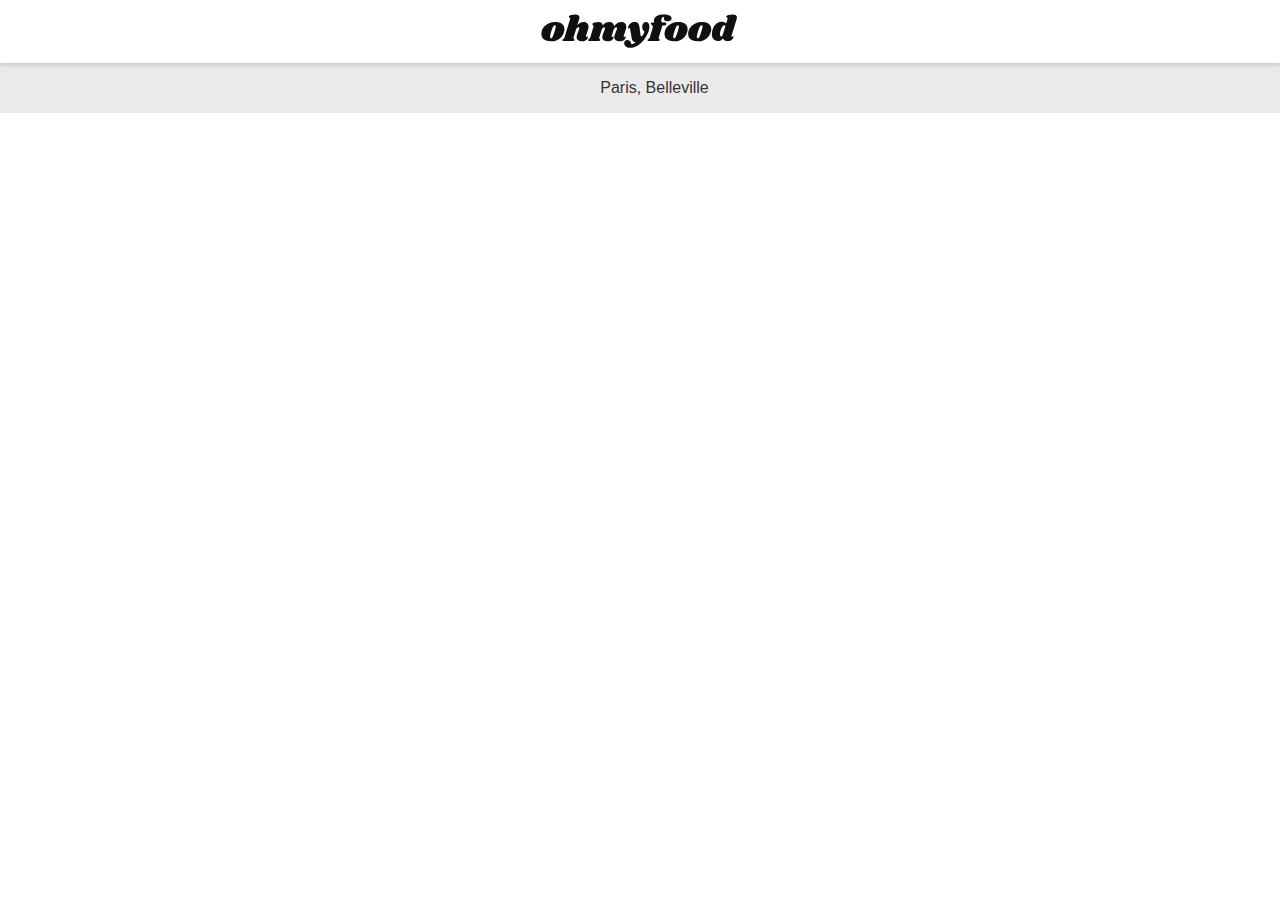
==== index.html @ bed95615 "Création du logo ainsi de la barre de recherche" ====
<!DOCTYPE html>
<html lang="fr">

    <head>
        <meta charset="UTF-8">
        <meta name="viewport" content="width=device_width, initial-scale=1.0">
        <title>OhMyFood</title>
        <link rel="stylesheet" href="https://cdnjs.cloudflare.com/ajax/libs/font-awesome/6.2.1/css/all.min.css"
        integrity="sha512-MV7K8+y+gLIBoVD59lQIYicR65iaqukzvf/nwasF0nqhPay5w/9lJmVM2hMDcnK1OnMGCdVK+iQrJ7lzPJQd1w=="
        crossorigin="anonymous" referrerpolicy="no-referrer" />
        <link rel="stylesheet" href="./assets/css/style.css">
        <link rel="stylesheet" href="./sass/style.scss">
    </head>

    <body>
        <header class="header">
            <div class="header-logo">
                <img src="assets/img/logo/ohmyfood@2x.svg" alt="OhMyFood">
            </div>
        </header>
        <main>
            <section class="localisation">
                <i class="fa-solid fa-location-dot" aria-hidden="true"></i>
                <span class="localisation-texte">Paris, Belleville</span>
            </section>
        </main>
    </body>
    
</html>
---- assets/css/style.css ----
body, html {
  margin: 0;
  font-family: "roboto", sans-serif;
}

.header {
  display: flex;
  justify-content: center;
  align-items: center;
  flex-shrink: 0;
  padding: 14px 89px 13px 89px;
  position: relative;
  box-shadow: 0px 2px 4px 0px rgba(0, 0, 0, 0.15);
}
.header .header-logo {
  margin: 0;
  text-align: center;
  height: 36px;
  padding: 0px 19px 0px 16px;
}

.localisation {
  display: flex;
  height: 50px;
  justify-content: center;
  align-items: center;
  gap: 17px;
  background: var(--grey-2, #EAEAEA);
}
.localisation .fa-location-dot {
  width: 12px;
  height: 16px;
  font-weight: 900;
  fill: var(--grey, #353535);
}
.localisation .localisation-texte {
  color: var(--grey, #353535);
  font-size: 16px;
  font-style: normal;
  font-weight: 500;
  line-height: normal;
}/*# sourceMappingURL=style.css.map */
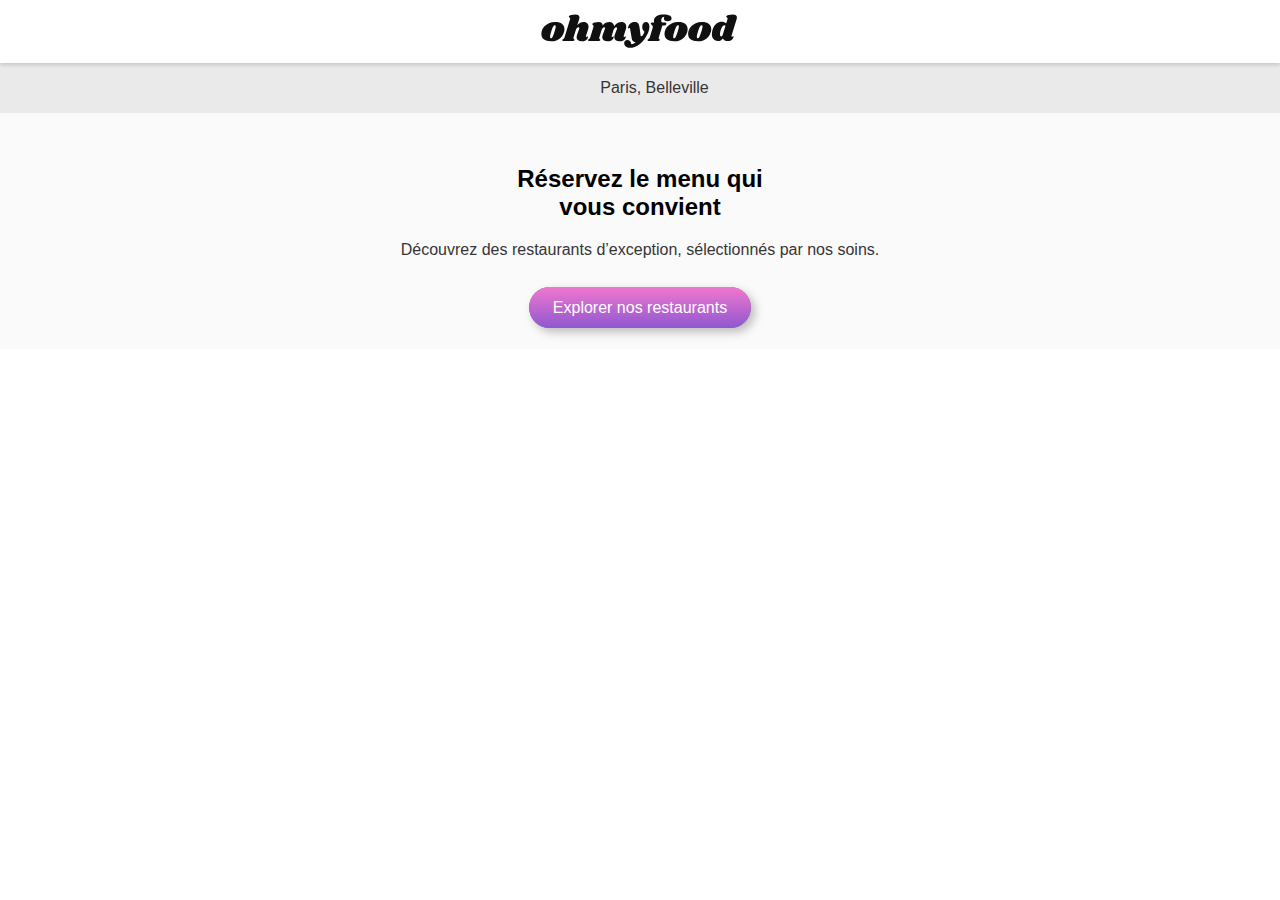
==== commit 19651007: "Création des titres et du bouton" ====
--- a/index.html
+++ b/index.html
@@ -23,6 +23,12 @@
                 <i class="fa-solid fa-location-dot" aria-hidden="true"></i>
                 <span class="localisation-texte">Paris, Belleville</span>
             </section>
+
+            <section class="decouvrire">
+                <h2 class="decouvrire-title">Réservez le menu qui<br>vous convient</h2>
+                <p class="decouvrire-subtitle">Découvrez des restaurants d’exception, sélectionnés par nos soins.</p>
+                <a class="decouvrire-btn">Explorer nos restaurants</a>
+            </section>
         </main>
     </body>
     
--- a/assets/css/style.css
+++ b/assets/css/style.css
@@ -39,4 +39,39 @@
   font-style: normal;
   font-weight: 500;
   line-height: normal;
+}
+
+.decouvrire {
+  padding: 32px;
+  text-align: center;
+  background-color: #fafafa;
+}
+.decouvrire .decouvrire-title {
+  color: #000;
+  font-size: 24px;
+  font-style: normal;
+  font-weight: 700;
+  line-height: normal;
+}
+.decouvrire .decouvrire-subtitle {
+  color: var(--grey, #353535);
+  font-style: normal;
+  font-weight: 300;
+  line-height: normal;
+  margin-bottom: 40px;
+}
+.decouvrire .decouvrire-btn {
+  padding: 12px 24px;
+  font-size: 16px;
+  border-radius: 25px;
+  color: #fff;
+  background-color: #686868;
+  background-image: linear-gradient(0deg, rgba(147, 86, 220, 0.9), rgba(255, 121, 218, 0.9));
+  cursor: pointer;
+  box-shadow: 0.25rem 0.25rem 10px rgba(0, 0, 0, 0.25);
+  transition-duration: 0.25s;
+}
+.decouvrire .decouvrire-btn:hover {
+  background-color: white;
+  box-shadow: 0.25rem 0.25rem 10px rgba(0, 0, 0, 0.5);
 }/*# sourceMappingURL=style.css.map */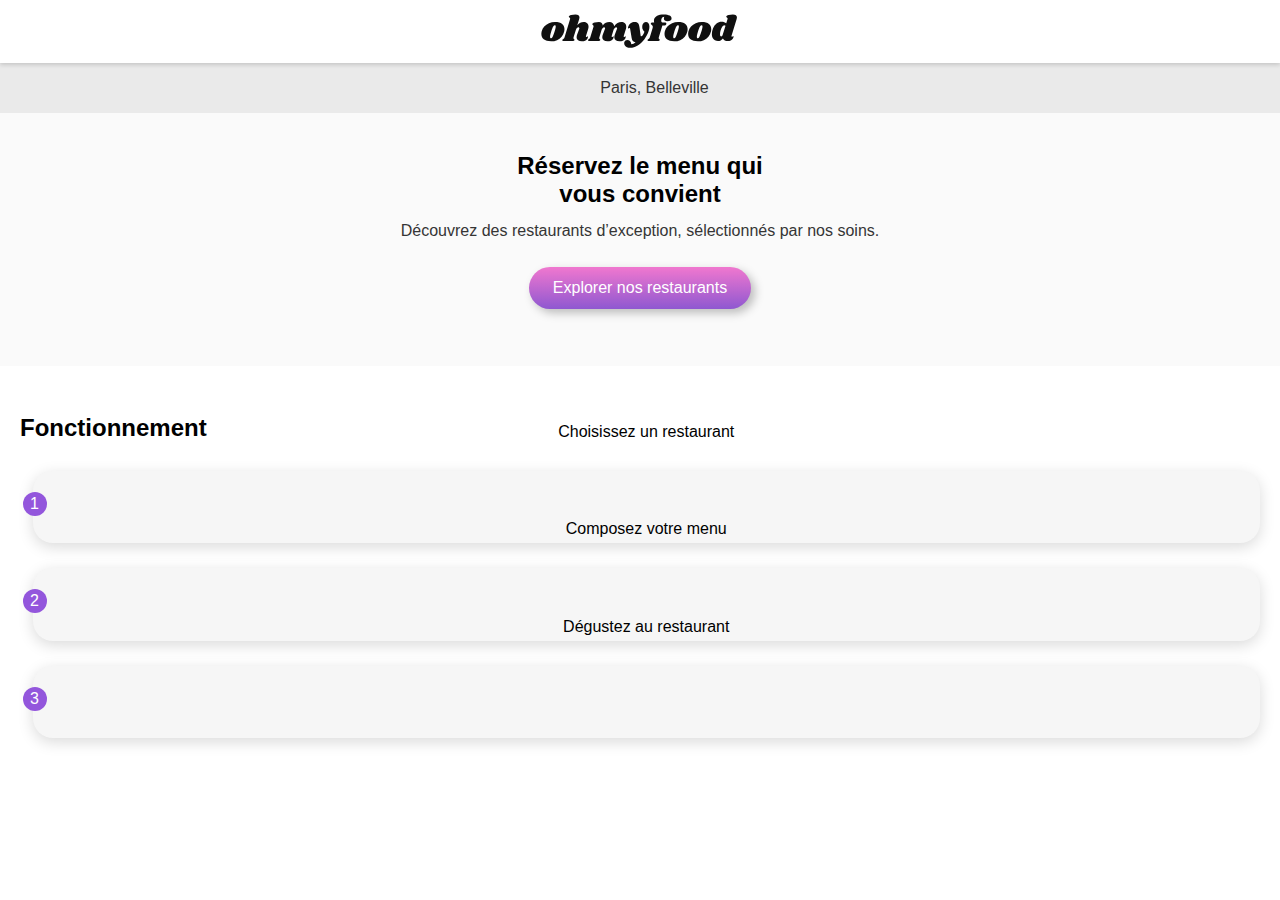
==== commit acfba0eb: "Création des étapes du fonctionnement" ====
--- a/index.html
+++ b/index.html
@@ -9,7 +9,6 @@
         integrity="sha512-MV7K8+y+gLIBoVD59lQIYicR65iaqukzvf/nwasF0nqhPay5w/9lJmVM2hMDcnK1OnMGCdVK+iQrJ7lzPJQd1w=="
         crossorigin="anonymous" referrerpolicy="no-referrer" />
         <link rel="stylesheet" href="./assets/css/style.css">
-        <link rel="stylesheet" href="./sass/style.scss">
     </head>
 
     <body>
@@ -18,17 +17,36 @@
                 <img src="assets/img/logo/ohmyfood@2x.svg" alt="OhMyFood">
             </div>
         </header>
+
         <main>
             <section class="localisation">
                 <i class="fa-solid fa-location-dot" aria-hidden="true"></i>
                 <span class="localisation-texte">Paris, Belleville</span>
             </section>
 
-            <section class="decouvrire">
-                <h2 class="decouvrire-title">Réservez le menu qui<br>vous convient</h2>
-                <p class="decouvrire-subtitle">Découvrez des restaurants d’exception, sélectionnés par nos soins.</p>
-                <a class="decouvrire-btn">Explorer nos restaurants</a>
+            <section class="decouvrir">
+                <h2 class="decouvrir-title">Réservez le menu qui<br>vous convient</h2>
+                <p class="decouvrir-subtitle">Découvrez des restaurants d’exception, sélectionnés par nos soins.</p>
+                <button class="decouvrir-btn">Explorer nos restaurants</button>
             </section>
+
+            <div class="tuto">
+                <h2 class="tuto-title">Fonctionnement</h2>
+                <ol class="tuto-etapes">
+                    <li class="tuto-etape">
+                        <i class="fa-mobile-screen-button fas tuto-icone" aria-hidden="true"></i>
+                        <span class="texte">Choisissez un restaurant</span>
+                    </li>
+                    <li class="tuto-etape">
+                        <i class="fa-list-ul fas tuto-icone" aria-hidden="true"></i>
+                        <span class="texte">Composez votre menu</span>
+                    </li>
+                    <li class="tuto-etape">
+                        <i class="fa-store fas tuto-icone" aria-hidden="true"></i>
+                        <span class="texte">Dégustez au restaurant</span>
+                    </li>
+                </ol>
+            </div>
         </main>
     </body>
     
--- a/assets/css/style.css
+++ b/assets/css/style.css
@@ -1,4 +1,4 @@
-body, html {
+body, html, * {
   margin: 0;
   font-family: "roboto", sans-serif;
 }
@@ -41,26 +41,25 @@
   line-height: normal;
 }
 
-.decouvrire {
-  padding: 32px;
+.decouvrir {
+  padding: 39px 32px 57px;
   text-align: center;
   background-color: #fafafa;
 }
-.decouvrire .decouvrire-title {
+.decouvrir .decouvrir-title {
   color: #000;
   font-size: 24px;
-  font-style: normal;
   font-weight: 700;
   line-height: normal;
+  margin-bottom: 14px;
 }
-.decouvrire .decouvrire-subtitle {
+.decouvrir .decouvrir-subtitle {
   color: var(--grey, #353535);
-  font-style: normal;
   font-weight: 300;
   line-height: normal;
-  margin-bottom: 40px;
+  margin-bottom: 27px;
 }
-.decouvrire .decouvrire-btn {
+.decouvrir .decouvrir-btn {
   padding: 12px 24px;
   font-size: 16px;
   border-radius: 25px;
@@ -70,8 +69,62 @@
   cursor: pointer;
   box-shadow: 0.25rem 0.25rem 10px rgba(0, 0, 0, 0.25);
   transition-duration: 0.25s;
+  border: none;
 }
-.decouvrire .decouvrire-btn:hover {
+.decouvrir .decouvrir-btn:hover {
   background-color: white;
   box-shadow: 0.25rem 0.25rem 10px rgba(0, 0, 0, 0.5);
+}
+
+.tuto {
+  margin: auto;
+}
+.tuto .tuto-title {
+  padding: 48px 80px 26px 20px;
+  height: 31px;
+  font-size: 24px;
+  font-weight: 700;
+  line-height: normal;
+}
+.tuto .tuto-etapes {
+  display: flex;
+  flex-direction: column;
+  padding: 0;
+  list-style-type: none;
+  counter-reset: compteListe;
+}
+.tuto .tuto-icone::before {
+  width: 13.019px;
+  height: 19.903px;
+  display: flex;
+  padding: 24.54px 276px 27.93px 33.47px;
+  color: #7E7E7E;
+}
+.tuto .texte {
+  display: flex;
+  justify-content: center;
+  margin-top: -48px;
+}
+.tuto .tuto-etape {
+  height: 72.379px;
+  border-radius: 20px;
+  box-shadow: 0px 4px 15px 0px rgba(0, 0, 0, 0.15);
+  background: var(--background, #F6F6F6);
+  margin: 0 20px 25px 32.51px;
+  position: relative;
+}
+.tuto .tuto-etape::before {
+  counter-increment: compteListe 1;
+  content: counter(compteListe) " ";
+  background: #9356dc;
+  width: 24px;
+  height: 24px;
+  border-radius: 100px;
+  display: flex;
+  justify-content: center;
+  align-items: center;
+  color: #fff;
+  left: -30px;
+  margin: 20.86px 21.98px 21.52px 20px;
+  position: absolute;
 }/*# sourceMappingURL=style.css.map */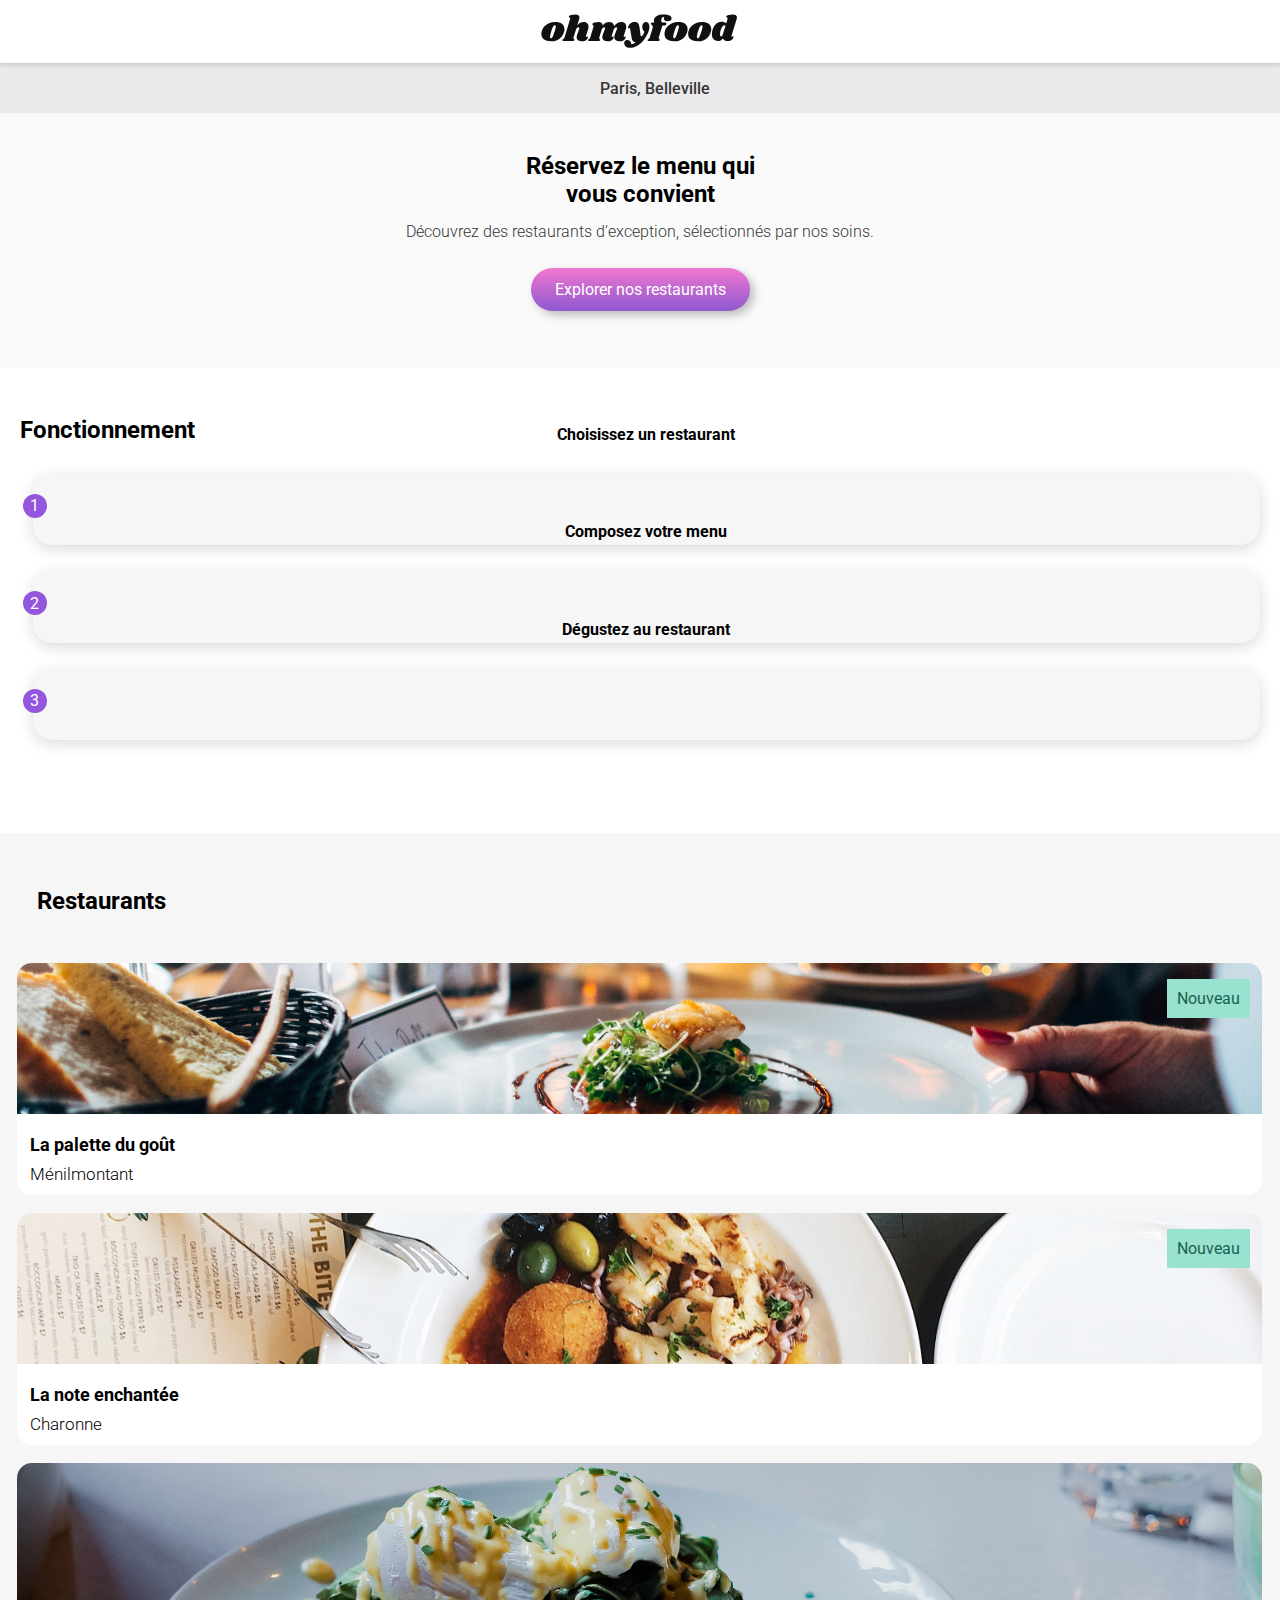
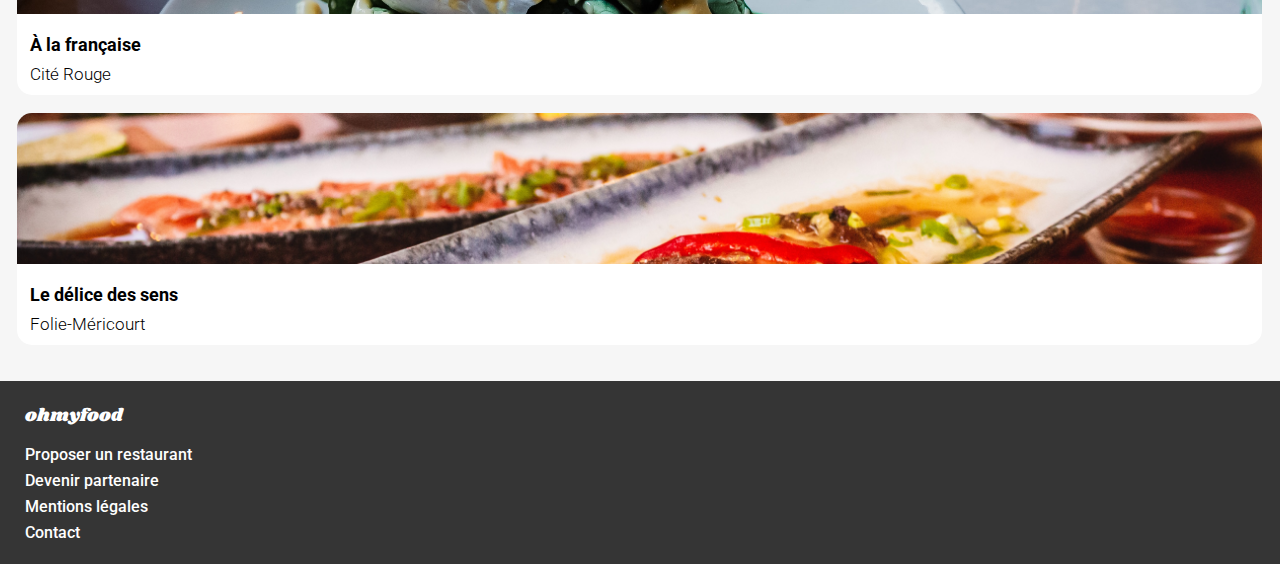
==== commit 2c90223a: "Création des cards, du footer et des coeurs" ====
--- a/index.html
+++ b/index.html
@@ -3,12 +3,15 @@
 
     <head>
         <meta charset="UTF-8">
-        <meta name="viewport" content="width=device_width, initial-scale=1.0">
+        <meta name="viewport" content="width=device-width, initial-scale=1.0">
         <title>OhMyFood</title>
         <link rel="stylesheet" href="https://cdnjs.cloudflare.com/ajax/libs/font-awesome/6.2.1/css/all.min.css"
         integrity="sha512-MV7K8+y+gLIBoVD59lQIYicR65iaqukzvf/nwasF0nqhPay5w/9lJmVM2hMDcnK1OnMGCdVK+iQrJ7lzPJQd1w=="
         crossorigin="anonymous" referrerpolicy="no-referrer" />
         <link rel="stylesheet" href="./assets/css/style.css">
+        <link rel="preconnect" href="https://fonts.googleapis.com">
+        <link rel="preconnect" href="https://fonts.gstatic.com" crossorigin>
+        <link href="https://fonts.googleapis.com/css2?family=Roboto:ital,wght@0,100;0,300;0,400;0,500;0,700;0,900;1,100;1,300;1,400;1,500;1,700;1,900&family=Shrikhand&display=swap" rel="stylesheet">
     </head>
 
     <body>
@@ -47,7 +50,102 @@
                     </li>
                 </ol>
             </div>
+
+            <section class="restaurants">
+                <h2 class="restaurant-title">Restaurants</h2>
+                <div class="cards">
+                    <a class="card" href="restaurants/la-palette-du-gout.html">
+                        <img src="assets/img/restaurants/jay-wennington-N_Y88TWmGwA-unsplash.jpg" alt class="card-img">
+                        <span class="card-nouveau">Nouveau</span>
+
+                        <div class="card-footer">
+                            <div class="card-content">
+                                <h3 class="card-title">La palette du goût</h3>
+                                <p class="card-subtitle">Ménilmontant</p>
+                                <i class="fa-regular fa-heart"></i>
+                                <i class="fa-solid fa-heart"></i>
+                            </div>
+                        </div>
+                        
+                    </a>
+                </div>
+
+                <div class="cards">
+                    <a class="card" href="restaurants/la-note-enchantee.html">
+                        <img src="assets/img/restaurants/stil-u2Lp8tXIcjw-unsplash.jpg" alt class="card-img">
+                        <span class="card-nouveau">Nouveau</span>
+
+                        <div class="card-footer">
+                            <div class="card-content">
+                                <h3 class="card-title">La note enchantée</h3>
+                                <p class="card-subtitle">Charonne</p>
+                                <i class="fa-regular fa-heart"></i>
+                            </div>
+                        </div>
+                    </a>
+                </div>
+
+                <div class="cards">
+                    <a class="card" href="restaurants/a-la-francaise.html">
+                        <img src="assets/img/restaurants/toa-heftiba-DQKerTsQwi0-unsplash.jpg" alt class="card-img">
+                        
+                        <div class="card-footer">
+                            <div class="card-content">
+                                <h3 class="card-title">À la française</h3>
+                                <p class="card-subtitle">Cité Rouge</p>
+                                <i class="fa-regular fa-heart"></i>
+                            </div>
+                        </div>
+
+                    </a>
+                </div>
+
+                <div class="cards">
+                    <a class="card" href="restaurants/le-delice-des-sens.html">
+                        <img src="assets/img/restaurants/louis-hansel-shotsoflouis-qNBGVyOCY8Q-unsplash.jpg" alt class="card-img">
+                        
+                            <div class="card-content">
+                                <h3 class="card-title">Le délice des sens</h3>
+                                <p class="card-subtitle">Folie-Méricourt</p>
+                                <i class="fa-regular fa-heart"></i>
+                            </div>
+                    </a>
+                </div>
+            </section>
         </main>
+
+        <footer class="footer">
+            <div class="container-footer">
+                <a class="footer-logo">ohmyfood</a>
+
+                    <ul class="footer-list">
+                        <li>
+                            <a>
+                                <i class="fa-solid fa-utensils"></i>
+                                Proposer un restaurant
+                            </a>
+                        </li>
+                        
+                        <li>
+                            <a>
+                                <i class="fa-solid fa-handshake-angle"></i>
+                                Devenir partenaire
+                            </a>
+                        </li>
+
+                        <li>
+                            <a>
+                                Mentions légales
+                            </a>
+                        </li>
+
+                        <li>
+                            <a href="mailto:contact@ohmyfood.com" class="lien">Contact</a>
+                        </li>
+                    </ul>
+                
+            </div>
+        </footer>
     </body>
     
 </html>--- a/assets/css/style.css
+++ b/assets/css/style.css
@@ -1,6 +1,6 @@
 body, html, * {
   margin: 0;
-  font-family: "roboto", sans-serif;
+  font-family: "Roboto", sans-serif;
 }
 
 .header {
@@ -78,6 +78,7 @@
 
 .tuto {
   margin: auto;
+  padding-bottom: 68px;
 }
 .tuto .tuto-title {
   padding: 48px 80px 26px 20px;
@@ -104,6 +105,7 @@
   display: flex;
   justify-content: center;
   margin-top: -48px;
+  font-weight: bold;
 }
 .tuto .tuto-etape {
   height: 72.379px;
@@ -127,4 +129,108 @@
   left: -30px;
   margin: 20.86px 21.98px 21.52px 20px;
   position: absolute;
+}
+
+.restaurants {
+  background-color: #F6F6F6;
+  display: flex;
+  flex-direction: column;
+  padding: 0 18px 18px 17px;
+}
+.restaurants .restaurant-title {
+  padding: 54px 80px 48px 20px;
+}
+.restaurants .cards {
+  margin-bottom: 18px;
+}
+.restaurants .card {
+  background-color: #fff;
+  border-radius: 15px;
+  position: relative;
+  text-decoration: none;
+  color: inherit;
+  display: block;
+}
+.restaurants .card-img {
+  height: 151px;
+  width: 100%;
+  border-radius: 15px 15px 0 0;
+  -o-object-fit: cover;
+     object-fit: cover;
+}
+.restaurants .card-nouveau {
+  background-color: #99e2d0;
+  color: #1b6150;
+  padding: 10px;
+  position: absolute;
+  top: 16px;
+  right: 12px;
+}
+.restaurants .card-content {
+  height: 77px;
+  position: relative;
+}
+.restaurants i {
+  font-size: 30px;
+  position: absolute;
+  right: 10px;
+  top: 0;
+  padding: 23px 25px 33px 13px;
+  width: 22px;
+  height: 21px;
+}
+.restaurants .fa-solid {
+  color: transparent;
+  background: linear-gradient(180deg, #9356DC 0%, #FF79DA 100%);
+  background-clip: text;
+  -webkit-background-clip: text;
+  opacity: 0;
+  transition: transform 300ms;
+  transform: scale(0);
+}
+.restaurants .fa-solid:hover::before {
+  opacity: 1;
+  background: linear-gradient(180deg, #9356DC 0%, #FF79DA 100%);
+}
+.restaurants .card-title {
+  height: 20px;
+  padding: 16px 60px 5px 13px;
+  font-size: 18px;
+  font-weight: 700;
+}
+.restaurants .card-subtitle {
+  height: 24px;
+  padding: 5px 80px 12px 13px;
+  font-size: 17px;
+  font-weight: 300;
+}
+
+.container-footer {
+  background: var(--grey, #353535);
+  display: flex;
+  padding: 22px 25px;
+  flex-direction: column;
+  align-items: flex-start;
+  gap: 16px;
+}
+.container-footer .footer-list {
+  text-decoration: none;
+  list-style: none;
+  padding: 0;
+  color: var(--white, #FFF);
+  font-size: 16px;
+  font-weight: 500;
+  display: flex;
+  flex-direction: column;
+  gap: 7px;
+}
+.container-footer .lien {
+  text-decoration-line: none;
+  color: #FFF;
+}
+.container-footer .footer-logo {
+  color: var(--white, #FFF);
+  font-family: Shrikhand;
+  font-size: 18px;
+  font-weight: 400;
 }/*# sourceMappingURL=style.css.map */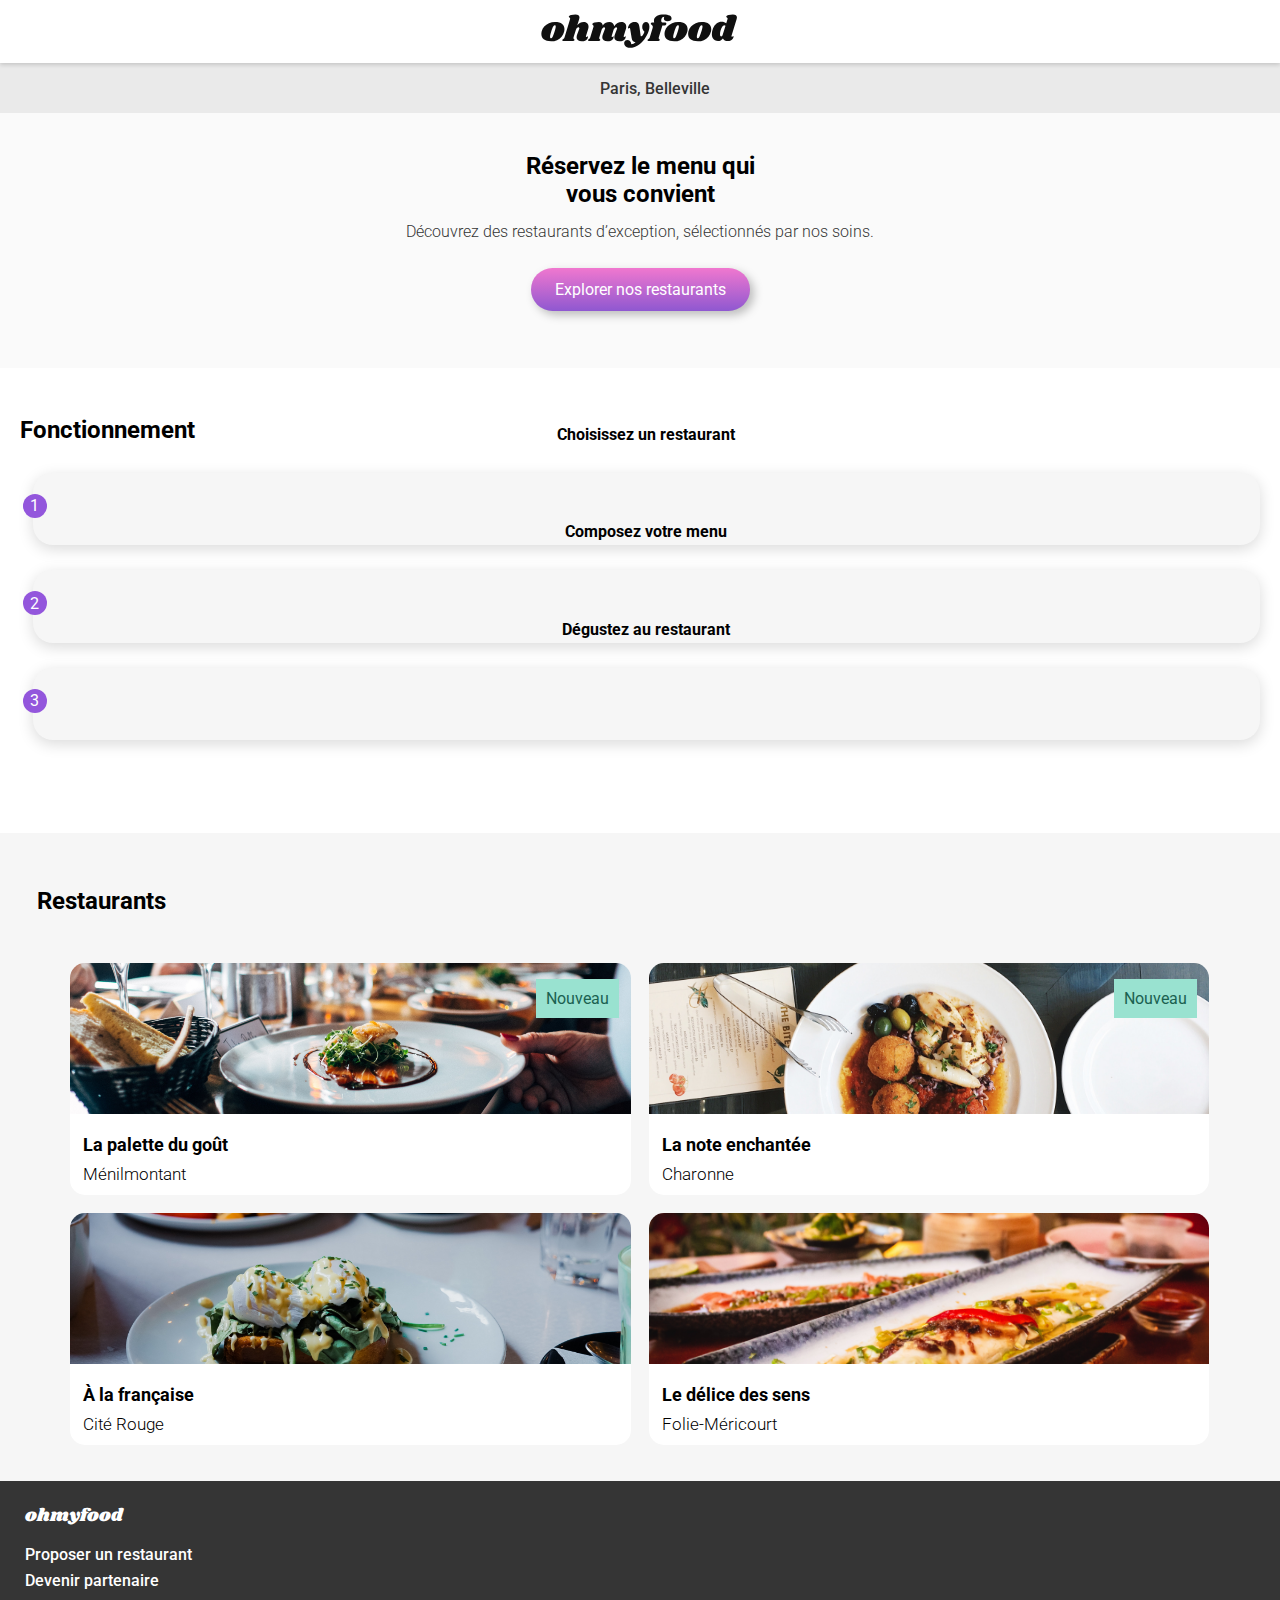
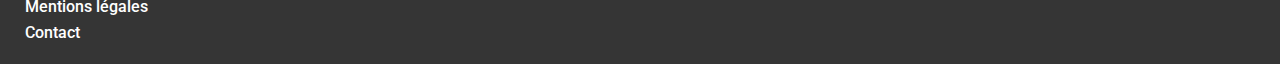
==== commit 8caa285f: "Création de la reponsive tablette et pc" ====
--- a/index.html
+++ b/index.html
@@ -28,7 +28,7 @@
             </section>
 
             <section class="decouvrir">
-                <h2 class="decouvrir-title">Réservez le menu qui<br>vous convient</h2>
+                <h2 class="decouvrir-title">Réservez le menu qui <br> vous convient</h2>
                 <p class="decouvrir-subtitle">Découvrez des restaurants d’exception, sélectionnés par nos soins.</p>
                 <button class="decouvrir-btn">Explorer nos restaurants</button>
             </section>
@@ -62,15 +62,16 @@
                             <div class="card-content">
                                 <h3 class="card-title">La palette du goût</h3>
                                 <p class="card-subtitle">Ménilmontant</p>
-                                <i class="fa-regular fa-heart"></i>
-                                <i class="fa-solid fa-heart"></i>
+                                <div class="btn-heart">
+                                    <i class="fa-regular fa-heart"></i>
+                                    <i class="fa-solid fa-heart"></i>
+                                </div>
+                                
                             </div>
                         </div>
                         
                     </a>
-                </div>
 
-                <div class="cards">
                     <a class="card" href="restaurants/la-note-enchantee.html">
                         <img src="assets/img/restaurants/stil-u2Lp8tXIcjw-unsplash.jpg" alt class="card-img">
                         <span class="card-nouveau">Nouveau</span>
@@ -79,7 +80,10 @@
                             <div class="card-content">
                                 <h3 class="card-title">La note enchantée</h3>
                                 <p class="card-subtitle">Charonne</p>
-                                <i class="fa-regular fa-heart"></i>
+                                <div class="btn-heart">
+                                    <i class="fa-regular fa-heart"></i>
+                                    <i class="fa-solid fa-heart"></i>
+                                </div>
                             </div>
                         </div>
                     </a>
@@ -93,21 +97,25 @@
                             <div class="card-content">
                                 <h3 class="card-title">À la française</h3>
                                 <p class="card-subtitle">Cité Rouge</p>
-                                <i class="fa-regular fa-heart"></i>
+                                <div class="btn-heart">
+                                    <i class="fa-regular fa-heart"></i>
+                                    <i class="fa-solid fa-heart"></i>
+                                </div>
                             </div>
                         </div>
 
                     </a>
-                </div>
-
-                <div class="cards">
+            
                     <a class="card" href="restaurants/le-delice-des-sens.html">
                         <img src="assets/img/restaurants/louis-hansel-shotsoflouis-qNBGVyOCY8Q-unsplash.jpg" alt class="card-img">
                         
                             <div class="card-content">
                                 <h3 class="card-title">Le délice des sens</h3>
                                 <p class="card-subtitle">Folie-Méricourt</p>
-                                <i class="fa-regular fa-heart"></i>
+                                <div class="btn-heart">
+                                    <i class="fa-regular fa-heart"></i>
+                                    <i class="fa-solid fa-heart"></i>
+                                </div>
                             </div>
                     </a>
                 </div>
--- a/assets/css/style.css
+++ b/assets/css/style.css
@@ -11,6 +11,8 @@
   padding: 14px 89px 13px 89px;
   position: relative;
   box-shadow: 0px 2px 4px 0px rgba(0, 0, 0, 0.15);
+  background-color: white;
+  z-index: 10;
 }
 .header .header-logo {
   margin: 0;
@@ -142,6 +144,9 @@
 }
 .restaurants .cards {
   margin-bottom: 18px;
+  display: flex;
+  flex-direction: column;
+  gap: 18px;
 }
 .restaurants .card {
   background-color: #fff;
@@ -184,13 +189,12 @@
   background: linear-gradient(180deg, #9356DC 0%, #FF79DA 100%);
   background-clip: text;
   -webkit-background-clip: text;
-  opacity: 0;
   transition: transform 300ms;
   transform: scale(0);
 }
-.restaurants .fa-solid:hover::before {
-  opacity: 1;
-  background: linear-gradient(180deg, #9356DC 0%, #FF79DA 100%);
+.restaurants .btn-heart:hover .fa-solid {
+  background-image: linear-gradient(180deg, #9356dc #ff79da 100%);
+  transform: scale(1);
 }
 .restaurants .card-title {
   height: 20px;
@@ -223,6 +227,7 @@
   display: flex;
   flex-direction: column;
   gap: 7px;
+  cursor: pointer;
 }
 .container-footer .lien {
   text-decoration-line: none;
@@ -233,4 +238,51 @@
   font-family: Shrikhand;
   font-size: 18px;
   font-weight: 400;
+}
+
+@media (min-width: 1440px) {
+  .decouvrir-title {
+    color: #000;
+    text-align: center;
+    font-family: Roboto;
+    font-size: 40px;
+  }
+  .decouvrir-title br {
+    display: none;
+  }
+  .tuto {
+    padding: 50px 180px;
+  }
+  .tuto .tuto-etapes {
+    flex-direction: row;
+  }
+  .restaurants {
+    display: flex;
+    padding: 0px 180px;
+    gap: 28px;
+  }
+  .restaurants .restaurant-title {
+    padding: 30px 80px 0px 20px;
+  }
+  .restaurants .cards {
+    display: flex;
+    flex-wrap: wrap;
+    flex-direction: row;
+    gap: 100px;
+    margin-bottom: 50px;
+  }
+  .card {
+    width: 45%;
+  }
+}
+@media (min-width: 768px) {
+  .restaurants .cards {
+    display: flex;
+    flex-direction: row;
+    flex-wrap: wrap;
+    justify-content: center;
+  }
+  .card {
+    width: 45%;
+  }
 }/*# sourceMappingURL=style.css.map */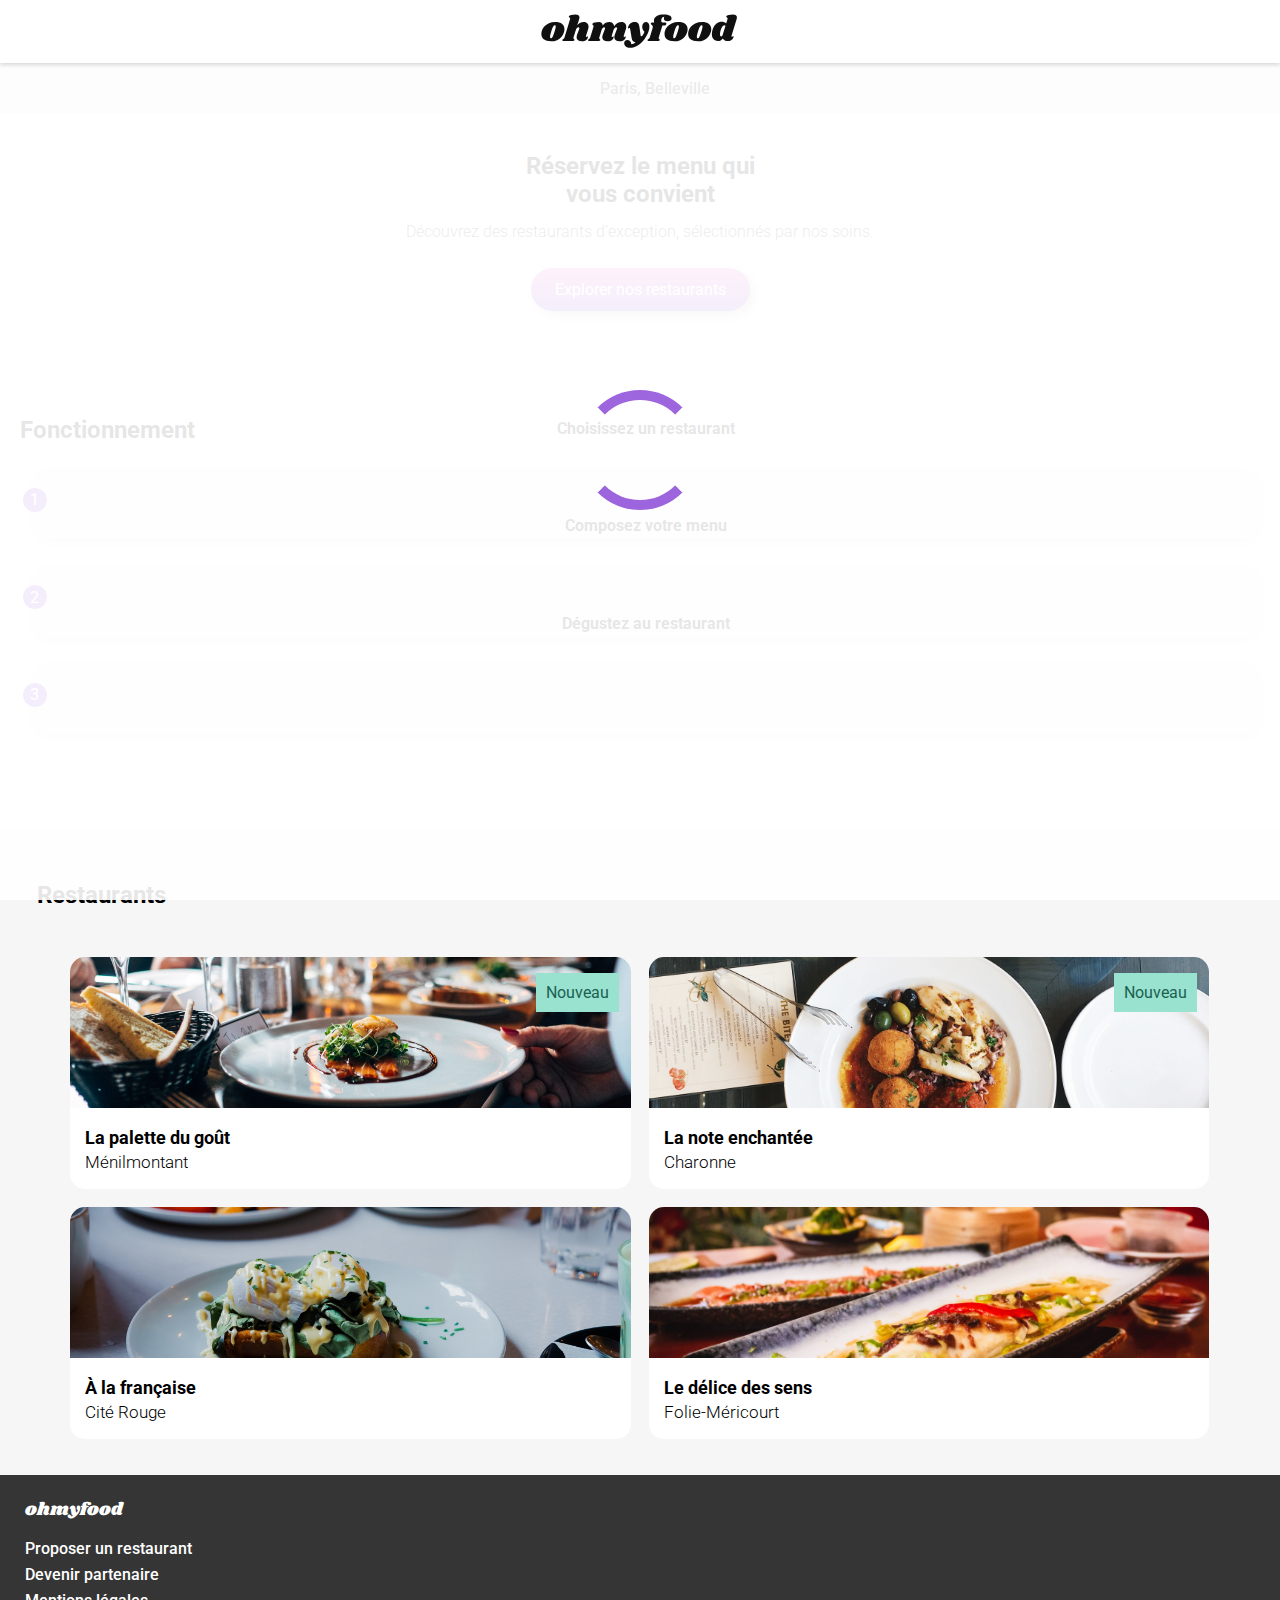
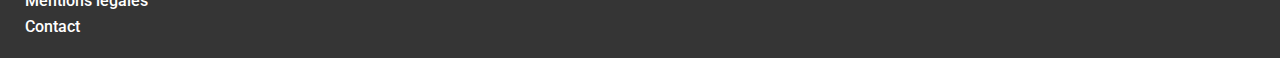
==== commit 8642d0f3: "Création du loader" ====
--- a/index.html
+++ b/index.html
@@ -15,6 +15,7 @@
     </head>
 
     <body>
+        <div class="loader"></div>
         <header class="header">
             <div class="header-logo">
                 <img src="assets/img/logo/ohmyfood@2x.svg" alt="OhMyFood">
--- a/assets/css/style.css
+++ b/assets/css/style.css
@@ -1,8 +1,44 @@
 body, html, * {
   margin: 0;
   font-family: "Roboto", sans-serif;
-}
-
+  box-sizing: border-box;
+  margin: 0;
+}
+
+.loader {
+  position: fixed;
+  display: grid;
+  place-items: center;
+  background-color: #ffffff;
+  height: 100vh;
+  inset: 0;
+  z-index: 1;
+  opacity: 0.9;
+  animation: loader 300ms 1s forwards;
+  transform-origin: top;
+}
+.loader::after {
+  content: "";
+  height: 100px;
+  width: 100px;
+  border-right: 10px solid white;
+  border-left: 10px solid white;
+  border-top: 10px solid #9356DC;
+  border-bottom: 10px solid #9356dc;
+  border-radius: 50%;
+  animation: spin 1s ease-in-out;
+}
+
+@keyframes loader {
+  to {
+    transform: scale(0);
+  }
+}
+@keyframes spin {
+  to {
+    transform: rotate(360deg);
+  }
+}
 .header {
   display: flex;
   justify-content: center;
@@ -81,6 +117,9 @@
 .tuto {
   margin: auto;
   padding-bottom: 68px;
+  display: flex;
+  flex-direction: column;
+  gap: 25px;
 }
 .tuto .tuto-title {
   padding: 48px 80px 26px 20px;
@@ -174,17 +213,27 @@
 .restaurants .card-content {
   height: 77px;
   position: relative;
-}
-.restaurants i {
+  padding: 15px;
+}
+.restaurants .card-title {
+  height: 20px;
+  font-size: 18px;
+  font-weight: 700;
+  margin-bottom: 5px;
+}
+.restaurants .card-subtitle {
+  height: 24px;
+  font-size: 17px;
+  font-weight: 300;
+}
+
+.btn-heart i {
   font-size: 30px;
   position: absolute;
-  right: 10px;
-  top: 0;
-  padding: 23px 25px 33px 13px;
-  width: 22px;
-  height: 21px;
-}
-.restaurants .fa-solid {
+  right: 20px;
+  top: 20px;
+}
+.btn-heart .fa-solid {
   color: transparent;
   background: linear-gradient(180deg, #9356DC 0%, #FF79DA 100%);
   background-clip: text;
@@ -192,21 +241,9 @@
   transition: transform 300ms;
   transform: scale(0);
 }
-.restaurants .btn-heart:hover .fa-solid {
+.btn-heart:hover .fa-solid {
   background-image: linear-gradient(180deg, #9356dc #ff79da 100%);
   transform: scale(1);
-}
-.restaurants .card-title {
-  height: 20px;
-  padding: 16px 60px 5px 13px;
-  font-size: 18px;
-  font-weight: 700;
-}
-.restaurants .card-subtitle {
-  height: 24px;
-  padding: 5px 80px 12px 13px;
-  font-size: 17px;
-  font-weight: 300;
 }
 
 .container-footer {
@@ -274,6 +311,16 @@
   .card {
     width: 45%;
   }
+  .container-footer {
+    display: flex;
+    flex-direction: row-reverse;
+    gap: 32px;
+    align-items: center;
+  }
+  .container-footer .footer-list {
+    flex-direction: row;
+    gap: 24px;
+  }
 }
 @media (min-width: 768px) {
   .restaurants .cards {
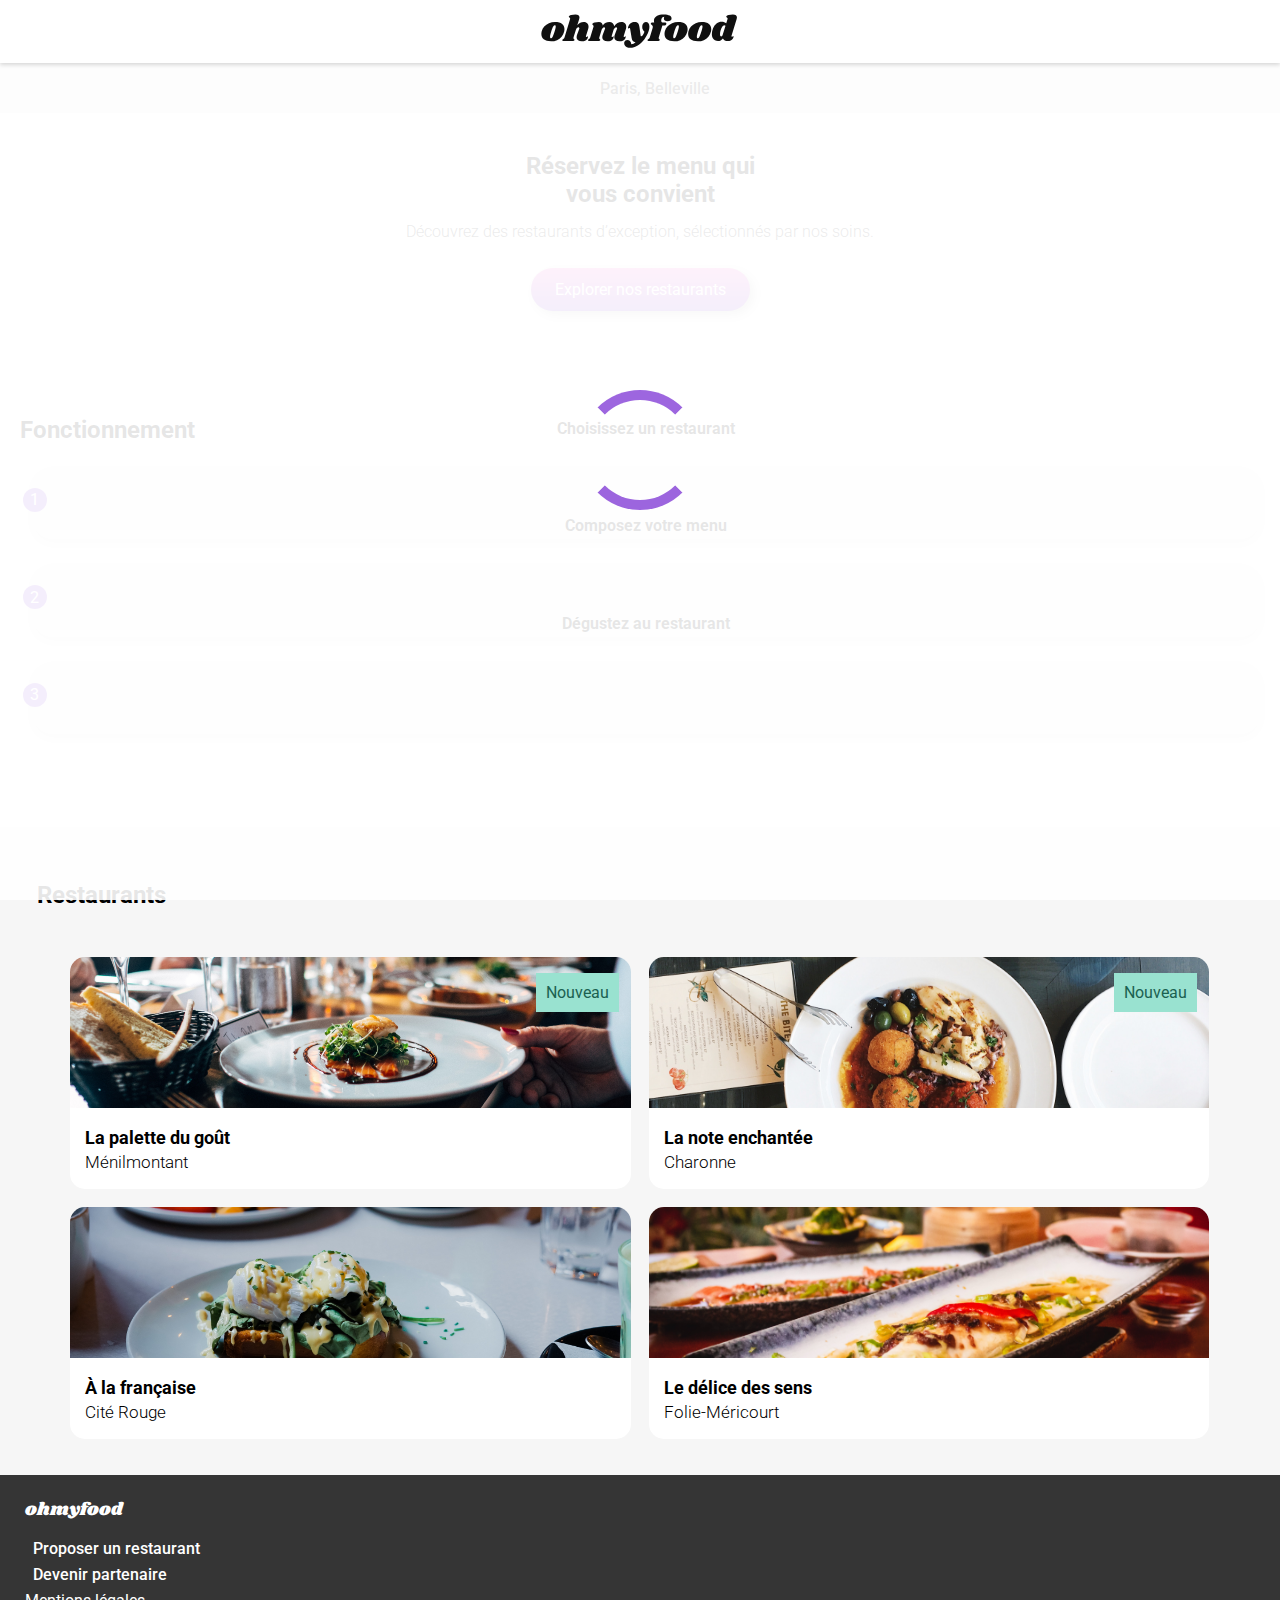
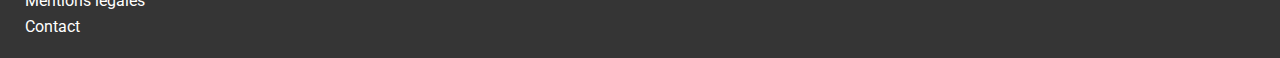
==== commit 3144fe36: "animation slide des cards et correction footer" ====
--- a/index.html
+++ b/index.html
@@ -128,14 +128,14 @@
                 <a class="footer-logo">ohmyfood</a>
 
                     <ul class="footer-list">
-                        <li>
+                        <li class="link-with-icon">
                             <a>
                                 <i class="fa-solid fa-utensils"></i>
                                 Proposer un restaurant
                             </a>
                         </li>
                         
-                        <li>
+                        <li class="link-with-icon">
                             <a>
                                 <i class="fa-solid fa-handshake-angle"></i>
                                 Devenir partenaire
--- a/assets/css/style.css
+++ b/assets/css/style.css
@@ -14,7 +14,7 @@
   inset: 0;
   z-index: 1;
   opacity: 0.9;
-  animation: loader 300ms 1s forwards;
+  animation: loader 300ms 1.5s forwards;
   transform-origin: top;
 }
 .loader::after {
@@ -26,12 +26,12 @@
   border-top: 10px solid #9356DC;
   border-bottom: 10px solid #9356dc;
   border-radius: 50%;
-  animation: spin 1s ease-in-out;
+  animation: spin 1s ease-in-out infinite;
 }
 
 @keyframes loader {
   to {
-    transform: scale(0);
+    transform: scale(1, 0);
   }
 }
 @keyframes spin {
@@ -260,11 +260,17 @@
   padding: 0;
   color: var(--white, #FFF);
   font-size: 16px;
-  font-weight: 500;
+  font-weight: 400;
   display: flex;
   flex-direction: column;
   gap: 7px;
   cursor: pointer;
+}
+.container-footer .link-with-icon {
+  font-weight: 500;
+}
+.container-footer .link-with-icon i {
+  margin-right: 8px;
 }
 .container-footer .lien {
   text-decoration-line: none;
@@ -316,6 +322,7 @@
     flex-direction: row-reverse;
     gap: 32px;
     align-items: center;
+    padding: 60px 50px 30px;
   }
   .container-footer .footer-list {
     flex-direction: row;
